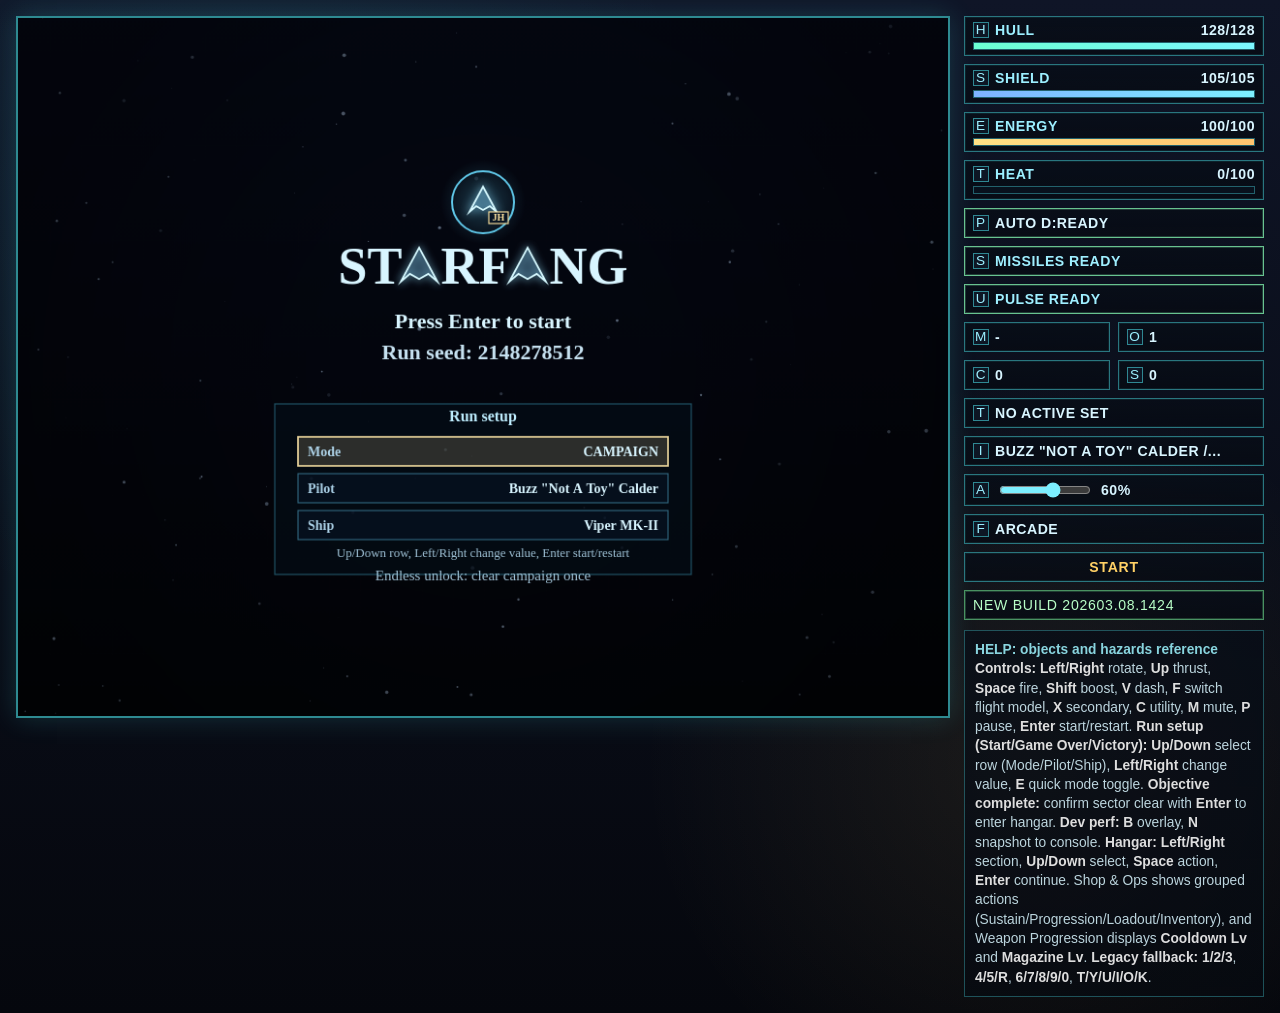
==== index.html @ eb5057fe "Add CSP and referrer hardening to game pages [build:202603.08.1424]" ====
<!DOCTYPE html>
<html lang="en">
<head>
  <meta charset="UTF-8">
  <meta name="viewport" content="width=device-width, initial-scale=1.0">
  <meta http-equiv="Content-Security-Policy" content="default-src 'self'; script-src 'self'; style-src 'self'; img-src 'self' data:; object-src 'none'; base-uri 'self'; frame-ancestors 'self'; form-action 'self'">
  <meta name="referrer" content="no-referrer">
  <title>STARFANG</title>
  <link rel="stylesheet" href="style.css">
</head>
<body>
  <main class="game-shell">
    <section class="layout">
      <section class="play-column">
        <canvas id="gameCanvas" width="960" height="720" data-i18n-aria-label="index.canvas_aria"></canvas>
      </section>

      <aside class="status-column">
        <header class="hud">
          <div class="hud-item resource-item tip" data-i18n-tip="index.tip.hull">
            <div class="resource-head">
              <span class="hud-icon" data-i18n-title="index.icon.hull.title" data-i18n-aria-label="index.icon.hull.aria">H</span>
              <span class="resource-label" data-i18n="index.label.hull">Hull</span>
              <span id="hullValue" class="hud-value">125/125</span>
            </div>
            <div class="resource-track"><div id="hullBar" class="resource-fill fill-hull"></div></div>
          </div>
          <div class="hud-item resource-item tip" data-i18n-tip="index.tip.shield">
            <div class="resource-head">
              <span class="hud-icon" data-i18n-title="index.icon.shield.title" data-i18n-aria-label="index.icon.shield.aria">S</span>
              <span class="resource-label" data-i18n="index.label.shield">Shield</span>
              <span id="shieldValue" class="hud-value">100/100</span>
            </div>
            <div class="resource-track"><div id="shieldBar" class="resource-fill fill-shield"></div></div>
          </div>
          <div class="hud-item resource-item tip" data-i18n-tip="index.tip.energy">
            <div class="resource-head">
              <span class="hud-icon" data-i18n-title="index.icon.energy.title" data-i18n-aria-label="index.icon.energy.aria">E</span>
              <span class="resource-label" data-i18n="index.label.energy">Energy</span>
              <span id="energyValue" class="hud-value">100/100</span>
            </div>
            <div class="resource-track"><div id="energyBar" class="resource-fill fill-energy"></div></div>
          </div>
          <div class="hud-item resource-item tip" data-i18n-tip="index.tip.heat">
            <div class="resource-head">
              <span class="hud-icon" data-i18n-title="index.icon.heat.title" data-i18n-aria-label="index.icon.heat.aria">T</span>
              <span class="resource-label" data-i18n="index.label.heat">Heat</span>
              <span id="heatValue" class="hud-value">0/100</span>
            </div>
            <div class="resource-track"><div id="heatBar" class="resource-fill fill-heat"></div></div>
          </div>
          <div class="hud-item tip" data-i18n-tip="index.tip.primary">
            <span class="hud-icon" data-i18n-title="index.icon.primary.title" data-i18n-aria-label="index.icon.primary.aria">P</span><span id="primaryStatus" class="hud-value">Auto</span>
          </div>
          <div class="hud-item tip" data-i18n-tip="index.tip.secondary">
            <span class="hud-icon" data-i18n-title="index.icon.secondary.title" data-i18n-aria-label="index.icon.secondary.aria">S</span><span id="secondaryStatus" class="hud-value">Ready</span>
          </div>
          <div class="hud-item tip" data-i18n-tip="index.tip.utility">
            <span class="hud-icon" data-i18n-title="index.icon.utility.title" data-i18n-aria-label="index.icon.utility.aria">U</span><span id="utilityStatus" class="hud-value">Ready</span>
          </div>
          <div class="hud-pair">
            <div class="hud-item tip" data-i18n-tip="index.tip.mission">
              <span class="hud-icon" data-i18n-title="index.icon.mission.title" data-i18n-aria-label="index.icon.mission.aria">M</span><span id="mission" class="hud-value">-</span>
            </div>
            <div class="hud-item tip" data-i18n-tip="index.tip.sector">
              <span class="hud-icon" data-i18n-title="index.icon.sector.title" data-i18n-aria-label="index.icon.sector.aria">O</span><span id="sector" class="hud-value">1</span>
            </div>
          </div>
          <div class="hud-pair">
            <div class="hud-item tip" data-i18n-tip="index.tip.credits">
              <span class="hud-icon" data-i18n-title="index.icon.credits.title" data-i18n-aria-label="index.icon.credits.aria">C</span><span id="credits" class="hud-value">0</span>
            </div>
            <div class="hud-item tip" data-i18n-tip="index.tip.score">
              <span class="hud-icon" data-i18n-title="index.icon.score.title" data-i18n-aria-label="index.icon.score.aria">S</span><span id="score" class="hud-value">0</span>
            </div>
          </div>
          <div class="hud-item tip" data-i18n-tip="index.tip.set_status">
            <span class="hud-icon" data-i18n-title="index.icon.set_status.title" data-i18n-aria-label="index.icon.set_status.aria">T</span><span id="setStatus" class="hud-value" data-i18n="hud.no_active_set">No active set</span>
          </div>
          <div class="hud-item tip" data-i18n-tip="index.tip.identity">
            <span class="hud-icon" data-i18n-title="index.icon.identity.title" data-i18n-aria-label="index.icon.identity.aria">I</span><span id="identityStatus" class="hud-value" data-i18n="hud.identity_unknown">-</span>
          </div>
          <div class="hud-item tip volume-control" data-i18n-tip="index.tip.audio_volume">
            <span class="hud-icon" data-i18n-title="index.icon.audio.title" data-i18n-aria-label="index.icon.audio.aria">A</span>
            <input id="volumeSlider" class="volume-slider" type="range" min="0" max="100" step="1" value="60" data-i18n-aria-label="index.volume_aria">
            <span id="volumeValue" class="hud-value">60%</span>
          </div>
          <div class="hud-item tip" data-i18n-tip="index.tip.flight_mode">
            <span class="hud-icon" data-i18n-title="index.icon.flight_mode.title" data-i18n-aria-label="index.icon.flight_mode.aria">F</span><span id="flightMode" class="hud-value" data-i18n="hud.flight_arcade">ARCADE</span>
          </div>
          <div class="hud-item state tip" id="stateLabel" data-i18n-tip="index.tip.game_state" data-i18n="state.start">START</div>
          <div class="hud-item version tip" id="versionBadge" data-i18n-tip="index.tip.build_version">NEW BUILD</div>
        </header>

        <footer class="help">
          <strong><a class="help-link" href="./help.html" target="_blank" rel="noopener noreferrer" data-i18n="index.help_link">HELP: objects and hazards reference</a></strong><br>
          <span data-i18n-html="index.controls_html"></span>
        </footer>
      </aside>
    </section>
  </main>

  <script src="js/version.js"></script>
  <script src="js/content-data.js"></script>
  <script src="js/balance-data.js"></script>
  <script src="js/balance-presets.js"></script>
  <script src="js/config.js"></script>
  <script src="js/i18n.js"></script>
  <script src="js/rng.js"></script>
  <script src="js/entities.js"></script>
  <script src="js/input.js"></script>
  <script src="js/audio.js"></script>
  <script src="js/hud.js"></script>
  <script src="js/render.js"></script>
  <script src="js/systems/enemy-system.js"></script>
  <script src="js/systems/mission-system.js"></script>
  <script src="js/systems/hangar-system.js"></script>
  <script src="js/systems/combat-system.js"></script>
  <script src="js/game.js"></script>
  <script src="js/main.js"></script>
</body>
</html>
---- style.css ----
:root {
  --bg: #05070d;
  --bg-accent: #0f1527;
  --text: #d8f5ff;
  --line: #53f7ff;
  --warn: #ffd166;
}

* {
  box-sizing: border-box;
}

html,
body {
  margin: 0;
  min-height: 100%;
}

body {
  background:
    radial-gradient(circle at 20% 20%, rgba(83, 247, 255, 0.08), transparent 35%),
    radial-gradient(circle at 80% 75%, rgba(255, 209, 102, 0.08), transparent 30%),
    linear-gradient(180deg, var(--bg-accent), var(--bg));
  color: var(--text);
  font-family: "Trebuchet MS", "Lucida Sans Unicode", sans-serif;
  display: grid;
  place-items: center;
  padding: 16px;
}

.game-shell {
  width: min(100%, 1360px);
}

.layout {
  display: grid;
  grid-template-columns: minmax(0, 1fr) 320px;
  gap: 14px;
  align-items: start;
}

.play-column {
  min-width: 0;
}

.status-column {
  display: grid;
  gap: 10px;
}

.hud {
  display: grid;
  grid-template-columns: 1fr;
  gap: 8px;
  align-items: stretch;
  text-transform: uppercase;
  letter-spacing: 0.045em;
}

.hud-pair {
  display: grid;
  grid-template-columns: 1fr 1fr;
  gap: 8px;
}

.hud-item {
  border: 1px solid rgba(83, 247, 255, 0.45);
  background: linear-gradient(180deg, rgba(7, 13, 23, 0.85), rgba(6, 10, 18, 0.78));
  padding: 5px 8px;
  min-height: 30px;
  font-size: 0.88rem;
  display: flex;
  align-items: center;
  gap: 6px;
  white-space: nowrap;
  overflow: hidden;
  text-overflow: ellipsis;
  box-shadow: inset 0 0 0 1px rgba(83, 247, 255, 0.08);
  position: relative;
  transition: border-color 120ms ease, box-shadow 120ms ease, background 120ms ease;
}

.hud-icon {
  width: 16px;
  height: 16px;
  border: 1px solid rgba(83, 247, 255, 0.5);
  display: inline-flex;
  align-items: center;
  justify-content: center;
  font-size: 0.85rem;
  line-height: 1;
  color: #9cefff;
  background: rgba(14, 24, 38, 0.9);
  cursor: help;
}

.resource-item {
  flex-direction: column;
  align-items: stretch;
  gap: 4px;
}

.resource-head {
  display: flex;
  align-items: center;
  gap: 6px;
}

.resource-label {
  font-weight: 700;
  letter-spacing: 0.04em;
  color: #9cefff;
  margin-right: auto;
}

.resource-track {
  width: 100%;
  height: 8px;
  border: 1px solid rgba(83, 247, 255, 0.35);
  background: rgba(8, 18, 30, 0.9);
}

.resource-fill {
  height: 100%;
  width: 0%;
  transition: width 110ms linear;
}

.fill-hull {
  background: linear-gradient(90deg, #6bffd2, #7cf7ff);
}

.fill-shield {
  background: linear-gradient(90deg, #7fb2ff, #7df0ff);
}

.fill-energy {
  background: linear-gradient(90deg, #ffe085, #ffc46f);
}

.fill-heat {
  background: linear-gradient(90deg, #ffb369, #ff6e7a);
}

.hud-value {
  font-weight: 700;
  letter-spacing: 0.035em;
}

.volume-control {
  gap: 8px;
}

.volume-slider {
  width: 92px;
  accent-color: #7cefff;
  cursor: pointer;
}

.tip:hover::after {
  content: attr(data-tip);
  position: absolute;
  top: calc(100% + 7px);
  right: 0;
  z-index: 15;
  width: min(260px, 90vw);
  padding: 6px 8px;
  background: rgba(4, 10, 18, 0.95);
  border: 1px solid rgba(83, 247, 255, 0.45);
  color: #c7f6ff;
  font-size: 0.74rem;
  line-height: 1.25;
  white-space: normal;
  text-transform: none;
  letter-spacing: 0.02em;
  box-shadow: 0 6px 14px rgba(0, 0, 0, 0.35);
}

.state {
  color: var(--warn);
  justify-content: center;
  font-weight: 700;
}

.version {
  color: #b9ffc8;
  border-color: rgba(126, 255, 161, 0.55);
  box-shadow: inset 0 0 0 1px rgba(126, 255, 161, 0.2);
}

#combo {
  color: #ffe484;
  font-weight: 700;
}

#secondaryStatus,
#utilityStatus {
  color: #9fefff;
}

.hud-item.is-warn {
  border-color: rgba(255, 209, 102, 0.8);
  box-shadow: inset 0 0 0 1px rgba(255, 209, 102, 0.22);
}

.hud-item.is-danger {
  border-color: rgba(255, 112, 133, 0.88);
  box-shadow:
    inset 0 0 0 1px rgba(255, 112, 133, 0.24),
    0 0 10px rgba(255, 112, 133, 0.2);
  animation: hudDangerPulse 0.72s ease-in-out infinite;
}

.hud-item.is-ready {
  border-color: rgba(137, 255, 184, 0.75);
  box-shadow: inset 0 0 0 1px rgba(137, 255, 184, 0.2);
}

@keyframes hudDangerPulse {
  0% { transform: translateZ(0); }
  50% { transform: translateY(-1px); }
  100% { transform: translateZ(0); }
}

#primaryStatus,
#secondaryStatus,
#utilityStatus,
#setStatus {
  font-weight: 700;
}

#gameCanvas {
  width: 100%;
  height: auto;
  border: 2px solid rgba(83, 247, 255, 0.55);
  background: #03050b;
  display: block;
  box-shadow: 0 0 26px rgba(83, 247, 255, 0.16);
}

.help {
  margin-top: 0;
  opacity: 0.86;
  font-size: 0.86rem;
  line-height: 1.4;
  border: 1px solid rgba(83, 247, 255, 0.35);
  background: linear-gradient(180deg, rgba(7, 13, 23, 0.8), rgba(6, 10, 18, 0.72));
  padding: 9px 10px;
}

.help-link {
  color: #9cf4ff;
  text-decoration: none;
}

.help-link:hover {
  text-decoration: underline;
}

strong {
  color: #ffffff;
}

@media (max-width: 1280px) {
  .layout {
    grid-template-columns: minmax(0, 1fr) 300px;
  }
}

@media (max-width: 1080px) {
  .layout {
    grid-template-columns: 1fr;
  }
  .hud-item {
    font-size: 0.82rem;
  }
  .status-column {
    grid-template-columns: 1fr;
  }
}

@media (max-width: 760px) {
  .hud-item {
    font-size: 0.76rem;
    min-height: 28px;
  }
}
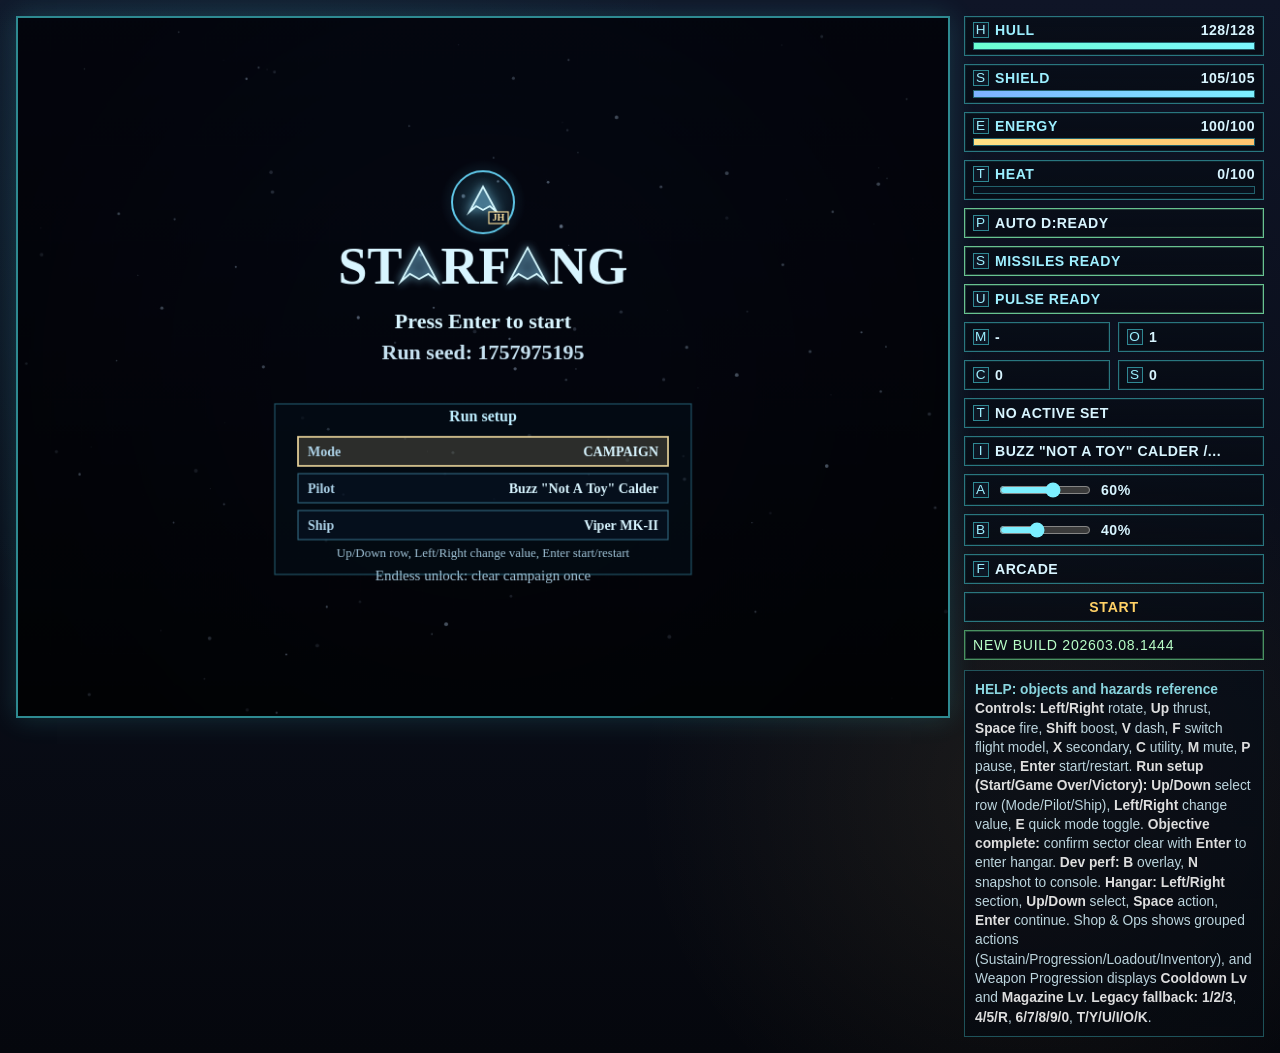
==== commit 35faa213: "Switch biome audio to hybrid cues and add ambient slider [build:202603.08.1444]" ====
--- a/index.html
+++ b/index.html
@@ -85,6 +85,11 @@
             <input id="volumeSlider" class="volume-slider" type="range" min="0" max="100" step="1" value="60" data-i18n-aria-label="index.volume_aria">
             <span id="volumeValue" class="hud-value">60%</span>
           </div>
+          <div class="hud-item tip volume-control" data-i18n-tip="index.tip.ambient_volume">
+            <span class="hud-icon" data-i18n-title="index.icon.ambient.title" data-i18n-aria-label="index.icon.ambient.aria">B</span>
+            <input id="ambientSlider" class="volume-slider" type="range" min="0" max="100" step="1" value="40" data-i18n-aria-label="index.ambient_volume_aria">
+            <span id="ambientValue" class="hud-value">40%</span>
+          </div>
           <div class="hud-item tip" data-i18n-tip="index.tip.flight_mode">
             <span class="hud-icon" data-i18n-title="index.icon.flight_mode.title" data-i18n-aria-label="index.icon.flight_mode.aria">F</span><span id="flightMode" class="hud-value" data-i18n="hud.flight_arcade">ARCADE</span>
           </div>
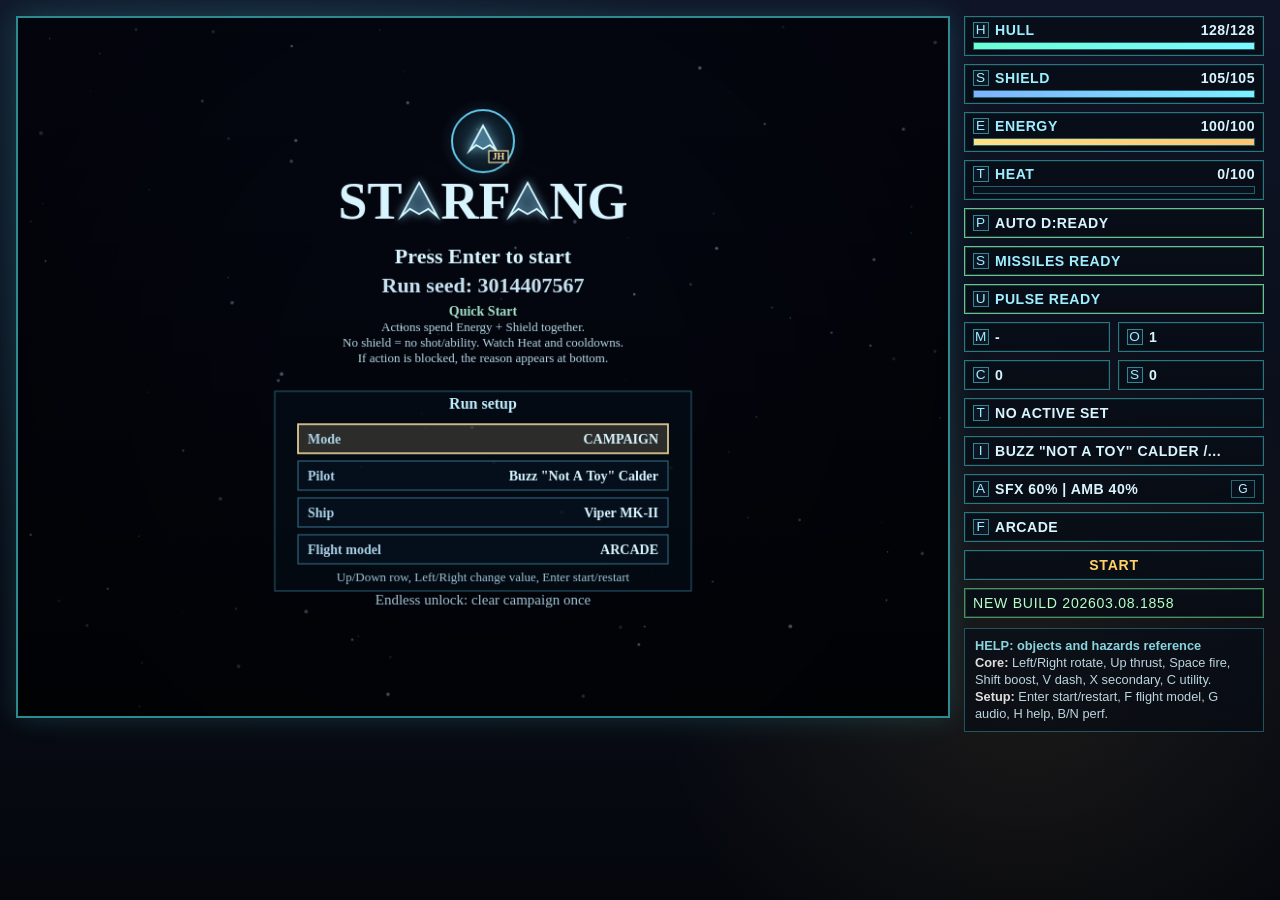
==== commit b786df63: "Declutter right panel and add audio settings modal [build:202603.08.1858]" ====
--- a/index.html
+++ b/index.html
@@ -80,15 +80,10 @@
           <div class="hud-item tip" data-i18n-tip="index.tip.identity">
             <span class="hud-icon" data-i18n-title="index.icon.identity.title" data-i18n-aria-label="index.icon.identity.aria">I</span><span id="identityStatus" class="hud-value" data-i18n="hud.identity_unknown">-</span>
           </div>
-          <div class="hud-item tip volume-control" data-i18n-tip="index.tip.audio_volume">
+          <div id="audioQuickOpen" class="hud-item tip actionable" data-i18n-tip="index.tip.audio_open">
             <span class="hud-icon" data-i18n-title="index.icon.audio.title" data-i18n-aria-label="index.icon.audio.aria">A</span>
-            <input id="volumeSlider" class="volume-slider" type="range" min="0" max="100" step="1" value="60" data-i18n-aria-label="index.volume_aria">
-            <span id="volumeValue" class="hud-value">60%</span>
-          </div>
-          <div class="hud-item tip volume-control" data-i18n-tip="index.tip.ambient_volume">
-            <span class="hud-icon" data-i18n-title="index.icon.ambient.title" data-i18n-aria-label="index.icon.ambient.aria">B</span>
-            <input id="ambientSlider" class="volume-slider" type="range" min="0" max="100" step="1" value="40" data-i18n-aria-label="index.ambient_volume_aria">
-            <span id="ambientValue" class="hud-value">40%</span>
+            <span id="audioStatus" class="hud-value" data-i18n="index.audio_summary_default">SFX 60% | Amb 40%</span>
+            <span class="hud-kbd">G</span>
           </div>
           <div class="hud-item tip" data-i18n-tip="index.tip.flight_mode">
             <span class="hud-icon" data-i18n-title="index.icon.flight_mode.title" data-i18n-aria-label="index.icon.flight_mode.aria">F</span><span id="flightMode" class="hud-value" data-i18n="hud.flight_arcade">ARCADE</span>
@@ -99,11 +94,33 @@
 
         <footer class="help">
           <strong><a class="help-link" href="./help.html" target="_blank" rel="noopener noreferrer" data-i18n="index.help_link">HELP: objects and hazards reference</a></strong><br>
-          <span data-i18n-html="index.controls_html"></span>
+          <span data-i18n-html="index.controls_compact_html"></span>
         </footer>
       </aside>
     </section>
   </main>
+
+  <div id="audioModal" class="modal hidden" role="dialog" aria-modal="true" aria-labelledby="audioModalTitle">
+    <div class="modal-backdrop"></div>
+    <section class="modal-panel">
+      <header class="modal-header">
+        <h2 id="audioModalTitle" data-i18n="index.audio_modal.title">Audio Settings</h2>
+        <button id="audioModalClose" class="modal-close" type="button" data-i18n="index.audio_modal.close">Close</button>
+      </header>
+      <p class="modal-hint" data-i18n="index.audio_modal.hint">Adjust SFX and ambient cue mix. Press G or Esc to close.</p>
+      <div class="modal-row">
+        <label for="volumeSlider" data-i18n="index.audio_modal.master">SFX volume</label>
+        <input id="volumeSlider" class="modal-slider" type="range" min="0" max="100" step="1" value="60" data-i18n-aria-label="index.volume_aria">
+        <span id="volumeValue" class="modal-value">60%</span>
+      </div>
+      <div class="modal-row">
+        <label for="ambientSlider" data-i18n="index.audio_modal.ambient">Ambient cue volume</label>
+        <input id="ambientSlider" class="modal-slider" type="range" min="0" max="100" step="1" value="40" data-i18n-aria-label="index.ambient_volume_aria">
+        <span id="ambientValue" class="modal-value">40%</span>
+      </div>
+      <p class="modal-muted-hint" data-i18n="index.audio_modal.mute_hint">Mute toggle: M</p>
+    </section>
+  </div>
 
   <script src="js/version.js"></script>
   <script src="js/content-data.js"></script>
--- a/style.css
+++ b/style.css
@@ -147,14 +147,23 @@
   letter-spacing: 0.035em;
 }
 
-.volume-control {
-  gap: 8px;
-}
-
-.volume-slider {
-  width: 92px;
-  accent-color: #7cefff;
+.actionable {
   cursor: pointer;
+}
+
+.actionable:hover {
+  border-color: rgba(145, 247, 255, 0.75);
+  box-shadow: inset 0 0 0 1px rgba(145, 247, 255, 0.2);
+}
+
+.hud-kbd {
+  margin-left: auto;
+  padding: 1px 6px;
+  border: 1px solid rgba(83, 247, 255, 0.38);
+  background: rgba(7, 16, 28, 0.9);
+  color: #bdefff;
+  font-size: 0.76rem;
+  letter-spacing: 0.03em;
 }
 
 .tip:hover::after {
@@ -241,8 +250,8 @@
 .help {
   margin-top: 0;
   opacity: 0.86;
-  font-size: 0.86rem;
-  line-height: 1.4;
+  font-size: 0.8rem;
+  line-height: 1.32;
   border: 1px solid rgba(83, 247, 255, 0.35);
   background: linear-gradient(180deg, rgba(7, 13, 23, 0.8), rgba(6, 10, 18, 0.72));
   padding: 9px 10px;
@@ -259,6 +268,93 @@
 
 strong {
   color: #ffffff;
+}
+
+.modal.hidden {
+  display: none;
+}
+
+.modal {
+  position: fixed;
+  inset: 0;
+  z-index: 70;
+}
+
+.modal-backdrop {
+  position: absolute;
+  inset: 0;
+  background: rgba(2, 5, 12, 0.58);
+}
+
+.modal-panel {
+  position: relative;
+  width: min(520px, calc(100vw - 32px));
+  margin: 88px auto 0;
+  border: 1px solid rgba(83, 247, 255, 0.5);
+  background: linear-gradient(180deg, rgba(8, 15, 28, 0.94), rgba(5, 10, 19, 0.94));
+  box-shadow: 0 18px 30px rgba(0, 0, 0, 0.45);
+  padding: 14px 14px 12px;
+}
+
+.modal-header {
+  display: flex;
+  align-items: center;
+  justify-content: space-between;
+  gap: 8px;
+  margin-bottom: 6px;
+}
+
+.modal-header h2 {
+  margin: 0;
+  font-size: 1.04rem;
+  letter-spacing: 0.04em;
+  text-transform: uppercase;
+}
+
+.modal-close {
+  border: 1px solid rgba(83, 247, 255, 0.45);
+  background: rgba(10, 18, 32, 0.9);
+  color: #d8f5ff;
+  font: inherit;
+  font-size: 0.82rem;
+  padding: 4px 8px;
+  cursor: pointer;
+}
+
+.modal-hint,
+.modal-muted-hint {
+  margin: 4px 0 8px;
+  color: #9fcbdd;
+  font-size: 0.82rem;
+}
+
+.modal-row {
+  display: grid;
+  grid-template-columns: 1fr 150px auto;
+  gap: 8px;
+  align-items: center;
+  border: 1px solid rgba(83, 247, 255, 0.34);
+  background: rgba(7, 14, 25, 0.9);
+  padding: 7px 8px;
+  margin-bottom: 8px;
+}
+
+.modal-row label {
+  font-size: 0.84rem;
+  letter-spacing: 0.03em;
+  color: #c5ebf8;
+}
+
+.modal-slider {
+  width: 100%;
+  accent-color: #7cefff;
+  cursor: pointer;
+}
+
+.modal-value {
+  min-width: 44px;
+  text-align: right;
+  font-weight: 700;
 }
 
 @media (max-width: 1280px) {
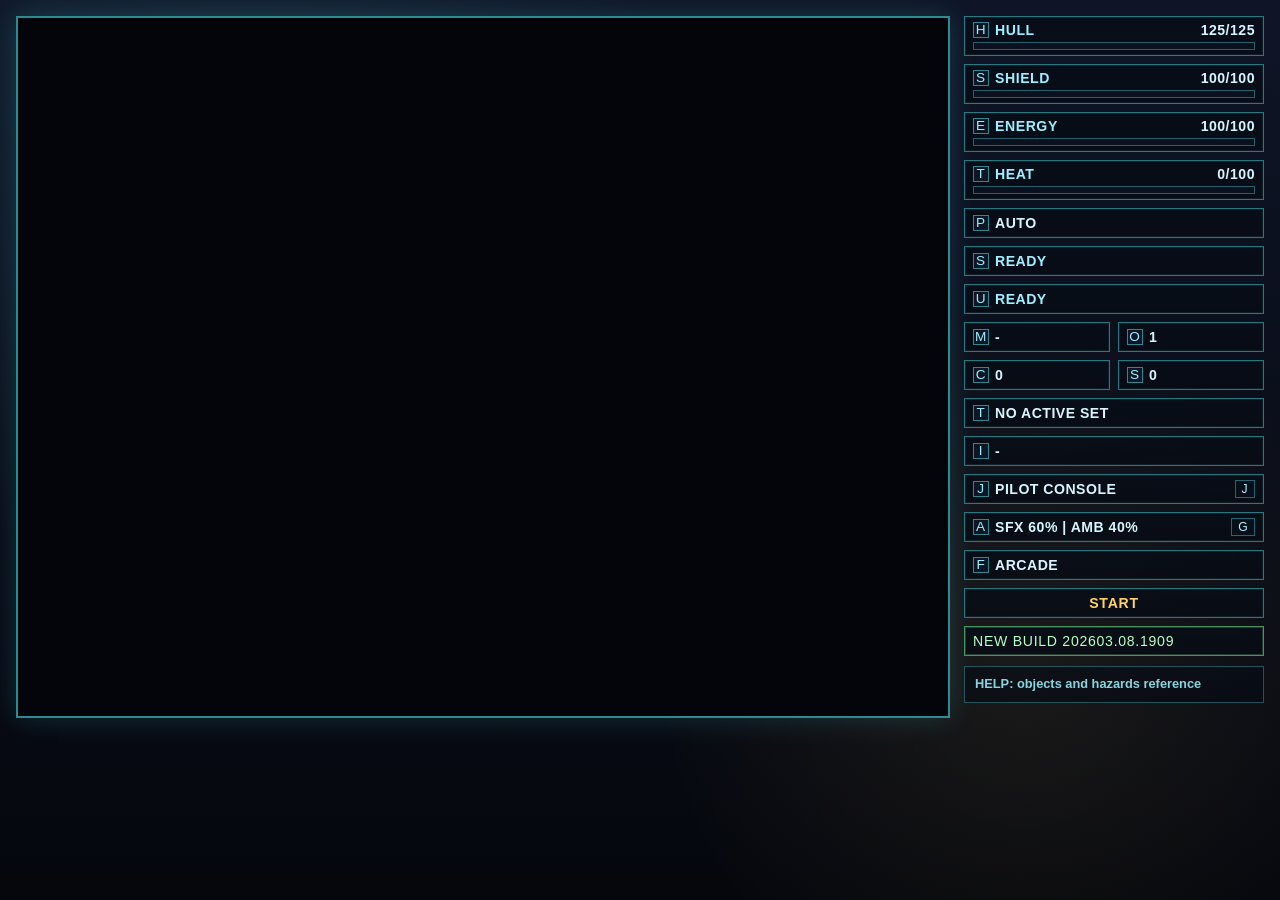
==== commit 44e848b3: "Add pilot console modal and simplify hangar navigation [build:202603.08.1909]" ====
--- a/index.html
+++ b/index.html
@@ -80,6 +80,11 @@
           <div class="hud-item tip" data-i18n-tip="index.tip.identity">
             <span class="hud-icon" data-i18n-title="index.icon.identity.title" data-i18n-aria-label="index.icon.identity.aria">I</span><span id="identityStatus" class="hud-value" data-i18n="hud.identity_unknown">-</span>
           </div>
+          <div id="pilotQuickOpen" class="hud-item tip actionable" data-i18n-tip="index.tip.pilot_open">
+            <span class="hud-icon">J</span>
+            <span class="hud-value" data-i18n="index.pilot_summary_label">Pilot Console</span>
+            <span class="hud-kbd">J</span>
+          </div>
           <div id="audioQuickOpen" class="hud-item tip actionable" data-i18n-tip="index.tip.audio_open">
             <span class="hud-icon" data-i18n-title="index.icon.audio.title" data-i18n-aria-label="index.icon.audio.aria">A</span>
             <span id="audioStatus" class="hud-value" data-i18n="index.audio_summary_default">SFX 60% | Amb 40%</span>
@@ -122,6 +127,18 @@
     </section>
   </div>
 
+  <div id="pilotModal" class="modal hidden" role="dialog" aria-modal="true" aria-labelledby="pilotModalTitle">
+    <div class="modal-backdrop"></div>
+    <section class="modal-panel">
+      <header class="modal-header">
+        <h2 id="pilotModalTitle" data-i18n="index.pilot_modal.title">Pilot Console</h2>
+        <button id="pilotModalClose" class="modal-close" type="button" data-i18n="index.pilot_modal.close">Close</button>
+      </header>
+      <p id="pilotModalHint" class="modal-hint" data-i18n="index.pilot_modal.hint">Available in hangar. Press J or Esc to close.</p>
+      <div id="pilotModalContent" class="pilot-modal-content"></div>
+    </section>
+  </div>
+
   <script src="js/version.js"></script>
   <script src="js/content-data.js"></script>
   <script src="js/balance-data.js"></script>
--- a/style.css
+++ b/style.css
@@ -357,6 +357,67 @@
   font-weight: 700;
 }
 
+.pilot-modal-content {
+  display: grid;
+  gap: 10px;
+}
+
+.pilot-modal-card {
+  border: 1px solid rgba(83, 247, 255, 0.34);
+  background: rgba(7, 14, 25, 0.9);
+  padding: 8px;
+}
+
+.pilot-modal-title {
+  margin: 0 0 6px;
+  color: #ffe7a8;
+  font-size: 0.86rem;
+  letter-spacing: 0.04em;
+  text-transform: uppercase;
+}
+
+.pilot-modal-grid {
+  display: grid;
+  grid-template-columns: 1fr 1fr;
+  gap: 6px;
+}
+
+.pilot-stat {
+  border: 1px solid rgba(83, 247, 255, 0.24);
+  padding: 5px 6px;
+  font-size: 0.81rem;
+}
+
+.pilot-stat b {
+  color: #a7f3ff;
+}
+
+.pilot-action-row {
+  display: grid;
+  grid-template-columns: 1fr auto auto;
+  gap: 8px;
+  align-items: center;
+  border: 1px solid rgba(83, 247, 255, 0.24);
+  padding: 5px 6px;
+  margin-top: 6px;
+  font-size: 0.8rem;
+}
+
+.pilot-action-btn {
+  border: 1px solid rgba(83, 247, 255, 0.45);
+  background: rgba(10, 18, 32, 0.9);
+  color: #d8f5ff;
+  font: inherit;
+  font-size: 0.78rem;
+  padding: 3px 7px;
+  cursor: pointer;
+}
+
+.pilot-action-btn:disabled {
+  opacity: 0.45;
+  cursor: default;
+}
+
 @media (max-width: 1280px) {
   .layout {
     grid-template-columns: minmax(0, 1fr) 300px;
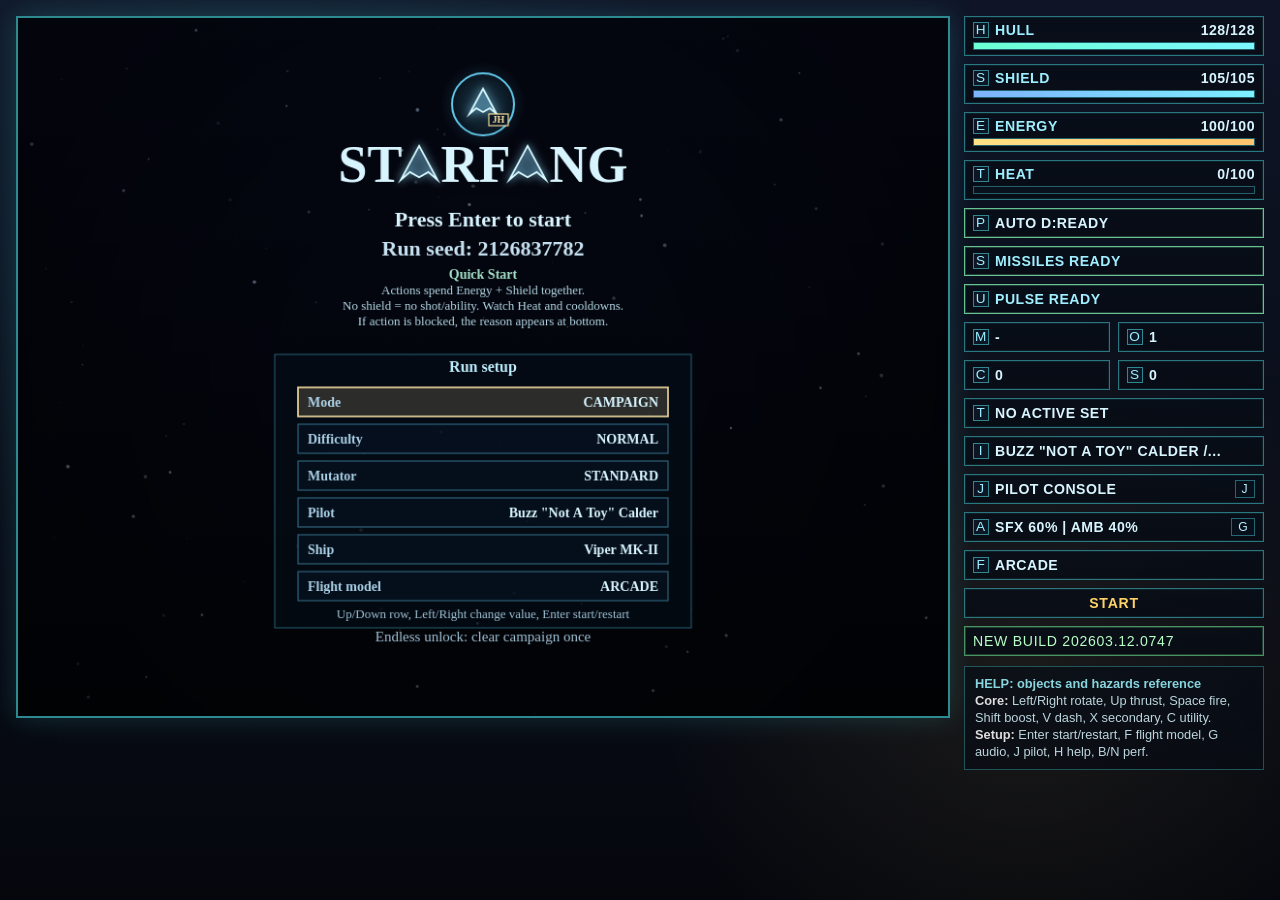
==== commit 191a33a1: "Add mobile touch aim smoothing and light cone assist settings [build:202603.12.0747]" ====
--- a/index.html
+++ b/index.html
@@ -123,6 +123,26 @@
         <input id="ambientSlider" class="modal-slider" type="range" min="0" max="100" step="1" value="40" data-i18n-aria-label="index.ambient_volume_aria">
         <span id="ambientValue" class="modal-value">40%</span>
       </div>
+      <p class="modal-hint" data-i18n="index.audio_modal.touch_title">Touch Aim Settings</p>
+      <div class="modal-row modal-row-toggle">
+        <label for="touchAimAssistToggle" data-i18n="index.audio_modal.touch_aim_assist">Aim assist</label>
+        <input id="touchAimAssistToggle" type="checkbox" checked>
+        <span class="modal-value" data-i18n="index.audio_modal.touch_toggle_hint">On/Off</span>
+      </div>
+      <div class="modal-row">
+        <label for="touchAimAssistStrength" data-i18n="index.audio_modal.touch_aim_strength">Aim assist strength</label>
+        <input id="touchAimAssistStrength" class="modal-slider" type="range" min="40" max="100" step="1" value="64">
+        <span id="touchAimAssistStrengthValue" class="modal-value">64%</span>
+      </div>
+      <div class="modal-row">
+        <label for="touchAimSmoothing" data-i18n="index.audio_modal.touch_smoothing">Aim smoothing</label>
+        <select id="touchAimSmoothing" class="modal-select">
+          <option value="low" data-i18n="index.audio_modal.touch_smoothing.low">Low</option>
+          <option value="default" data-i18n="index.audio_modal.touch_smoothing.default">Default</option>
+          <option value="high" data-i18n="index.audio_modal.touch_smoothing.high">High</option>
+        </select>
+        <span id="touchAimSmoothingValue" class="modal-value">Default</span>
+      </div>
       <p class="modal-muted-hint" data-i18n="index.audio_modal.mute_hint">Mute toggle: M</p>
     </section>
   </div>
--- a/style.css
+++ b/style.css
@@ -296,6 +296,12 @@
   padding: 14px 14px 12px;
 }
 
+#pilotModal .modal-panel {
+  width: min(980px, calc(100vw - 42px));
+  max-height: calc(100vh - 120px);
+  overflow: auto;
+}
+
 .modal-header {
   display: flex;
   align-items: center;
@@ -351,6 +357,21 @@
   cursor: pointer;
 }
 
+.modal-select {
+  width: 100%;
+  border: 1px solid rgba(83, 247, 255, 0.45);
+  background: rgba(10, 18, 32, 0.9);
+  color: #d8f5ff;
+  font: inherit;
+  padding: 6px 8px;
+}
+
+.modal-row-toggle input[type="checkbox"] {
+  width: 20px;
+  height: 20px;
+  accent-color: #7cefff;
+}
+
 .modal-value {
   min-width: 44px;
   text-align: right;
@@ -359,7 +380,7 @@
 
 .pilot-modal-content {
   display: grid;
-  gap: 10px;
+  gap: 12px;
 }
 
 .pilot-modal-card {
@@ -378,8 +399,8 @@
 
 .pilot-modal-grid {
   display: grid;
-  grid-template-columns: 1fr 1fr;
-  gap: 6px;
+  grid-template-columns: repeat(2, minmax(0, 1fr));
+  gap: 10px;
 }
 
 .pilot-stat {
@@ -401,6 +422,178 @@
   padding: 5px 6px;
   margin-top: 6px;
   font-size: 0.8rem;
+}
+
+.pilot-hero-card {
+  display: grid;
+  grid-template-columns: 170px minmax(0, 1fr);
+  gap: 14px;
+  align-items: center;
+}
+
+.pilot-portrait-wrap {
+  border: 1px solid rgba(83, 247, 255, 0.4);
+  background: linear-gradient(180deg, rgba(8, 17, 30, 0.95), rgba(5, 10, 19, 0.95));
+  min-height: 160px;
+  display: grid;
+  place-items: center;
+}
+
+.pilot-portrait-svg {
+  width: 132px;
+  height: 132px;
+}
+
+.pilot-hero-content {
+  min-width: 0;
+}
+
+.pilot-hero-name {
+  margin: 0 0 6px;
+  font-size: 1.46rem;
+  font-weight: 700;
+  color: #d8f5ff;
+  letter-spacing: 0.02em;
+}
+
+.pilot-hero-bio {
+  margin: 0 0 10px;
+  color: #b5deef;
+  font-size: 0.88rem;
+  line-height: 1.35;
+}
+
+.pilot-hero-ref {
+  margin: 0 0 10px;
+  color: #ffe7a8;
+  font-size: 0.82rem;
+  line-height: 1.35;
+}
+
+.pilot-hero-stats {
+  display: flex;
+  flex-wrap: wrap;
+  gap: 8px;
+  margin-bottom: 8px;
+}
+
+.pilot-chip {
+  border: 1px solid rgba(83, 247, 255, 0.32);
+  background: rgba(11, 22, 39, 0.88);
+  color: #d8f5ff;
+  font-size: 0.8rem;
+  padding: 3px 8px;
+}
+
+.pilot-hero-xp {
+  margin: 0 0 5px;
+  color: #9fcbdd;
+  font-size: 0.8rem;
+}
+
+.pilot-track {
+  border: 1px solid rgba(83, 247, 255, 0.34);
+  background: rgba(8, 14, 24, 0.95);
+  height: 10px;
+  overflow: hidden;
+}
+
+.pilot-track-fill {
+  height: 100%;
+  background: linear-gradient(90deg, rgba(112, 233, 255, 0.9), rgba(188, 247, 255, 0.95));
+}
+
+.pilot-attr-card {
+  border: 1px solid rgba(83, 247, 255, 0.24);
+  padding: 8px;
+  background: rgba(9, 17, 29, 0.92);
+}
+
+.pilot-attr-head {
+  display: flex;
+  justify-content: space-between;
+  align-items: center;
+  margin-bottom: 6px;
+}
+
+.pilot-attr-name {
+  color: #d8f5ff;
+  font-weight: 700;
+  font-size: 0.83rem;
+  letter-spacing: 0.03em;
+}
+
+.pilot-attr-value {
+  color: #9fcbdd;
+  font-size: 0.78rem;
+}
+
+.pilot-attr-desc,
+.pilot-attr-effect {
+  margin: 7px 0 0;
+  color: #b6dced;
+  font-size: 0.78rem;
+  line-height: 1.32;
+}
+
+.pilot-attr-effect {
+  color: #9ad8f0;
+}
+
+.pilot-perk-card {
+  border: 1px solid rgba(83, 247, 255, 0.24);
+  background: rgba(9, 17, 29, 0.92);
+  padding: 8px;
+  margin-top: 8px;
+}
+
+.pilot-perk-head {
+  display: flex;
+  justify-content: space-between;
+  align-items: center;
+  gap: 8px;
+}
+
+.pilot-perk-name {
+  color: #ffe7a8;
+  font-weight: 700;
+  font-size: 0.82rem;
+}
+
+.pilot-perk-status {
+  font-size: 0.74rem;
+  border: 1px solid rgba(83, 247, 255, 0.24);
+  padding: 2px 6px;
+  color: #d8f5ff;
+}
+
+.pilot-perk-status.ok,
+.pilot-perk-req.ok {
+  color: #97ffc0;
+}
+
+.pilot-perk-status.warn,
+.pilot-perk-req.warn {
+  color: #ffd39f;
+}
+
+.pilot-perk-desc {
+  margin: 6px 0 8px;
+  color: #b6dced;
+  font-size: 0.78rem;
+  line-height: 1.3;
+}
+
+.pilot-perk-req-grid {
+  display: grid;
+  grid-template-columns: repeat(2, minmax(0, 1fr));
+  gap: 4px 8px;
+  margin-bottom: 8px;
+}
+
+.pilot-perk-req {
+  font-size: 0.76rem;
+  color: #9fcbdd;
 }
 
 .pilot-action-btn {
@@ -416,6 +609,124 @@
 .pilot-action-btn:disabled {
   opacity: 0.45;
   cursor: default;
+}
+
+.touch-mobile-ui {
+  padding: 0;
+  overflow: hidden;
+}
+
+.touch-mobile-ui .game-shell {
+  width: 100vw;
+  height: 100vh;
+}
+
+.touch-mobile-ui .layout {
+  grid-template-columns: 1fr;
+  gap: 0;
+  height: 100vh;
+}
+
+.touch-mobile-ui .status-column {
+  display: none;
+}
+
+.touch-mobile-ui .play-column {
+  width: 100vw;
+  height: 100vh;
+}
+
+.touch-mobile-ui #gameCanvas {
+  width: 100vw;
+  height: 100vh;
+  border: 0;
+  box-shadow: none;
+  background: #02050b;
+  object-fit: contain;
+}
+
+.touch-mobile-ui #audioModal .modal-panel {
+  width: min(760px, calc(100vw - 20px));
+  margin: 24px auto 0;
+  padding: 18px 18px 16px;
+}
+
+.touch-mobile-ui #audioModal .modal-header h2 {
+  font-size: 1.32rem;
+}
+
+.touch-mobile-ui #audioModal .modal-close {
+  min-height: 44px;
+  font-size: 0.98rem;
+  padding: 8px 14px;
+}
+
+.touch-mobile-ui #audioModal .modal-hint,
+.touch-mobile-ui #audioModal .modal-muted-hint {
+  font-size: 0.98rem;
+  line-height: 1.35;
+  margin: 8px 0 10px;
+}
+
+.touch-mobile-ui #audioModal .modal-row {
+  grid-template-columns: 1fr;
+  gap: 10px;
+  min-height: 56px;
+  padding: 12px;
+}
+
+.touch-mobile-ui #audioModal .modal-row label {
+  font-size: 1.02rem;
+}
+
+.touch-mobile-ui #audioModal .modal-slider {
+  height: 34px;
+}
+
+.touch-mobile-ui #audioModal .modal-select {
+  min-height: 44px;
+  font-size: 1rem;
+}
+
+.touch-mobile-ui #audioModal .modal-row-toggle input[type="checkbox"] {
+  width: 28px;
+  height: 28px;
+}
+
+.touch-mobile-ui #audioModal .modal-slider::-webkit-slider-thumb {
+  -webkit-appearance: none;
+  width: 24px;
+  height: 24px;
+  border-radius: 50%;
+  background: #9cf4ff;
+  border: 1px solid rgba(13, 24, 36, 0.95);
+}
+
+.touch-mobile-ui #audioModal .modal-slider::-moz-range-thumb {
+  width: 24px;
+  height: 24px;
+  border-radius: 50%;
+  background: #9cf4ff;
+  border: 1px solid rgba(13, 24, 36, 0.95);
+}
+
+.touch-mobile-ui #audioModal .modal-value {
+  min-width: 0;
+  text-align: left;
+  font-size: 1.02rem;
+}
+
+@media (max-width: 900px) {
+  .pilot-hero-card {
+    grid-template-columns: 1fr;
+  }
+  .pilot-portrait-wrap {
+    min-height: 132px;
+  }
+  .pilot-modal-grid,
+  .pilot-perk-req-grid {
+    grid-template-columns: 1fr;
+  }
 }
 
 @media (max-width: 1280px) {
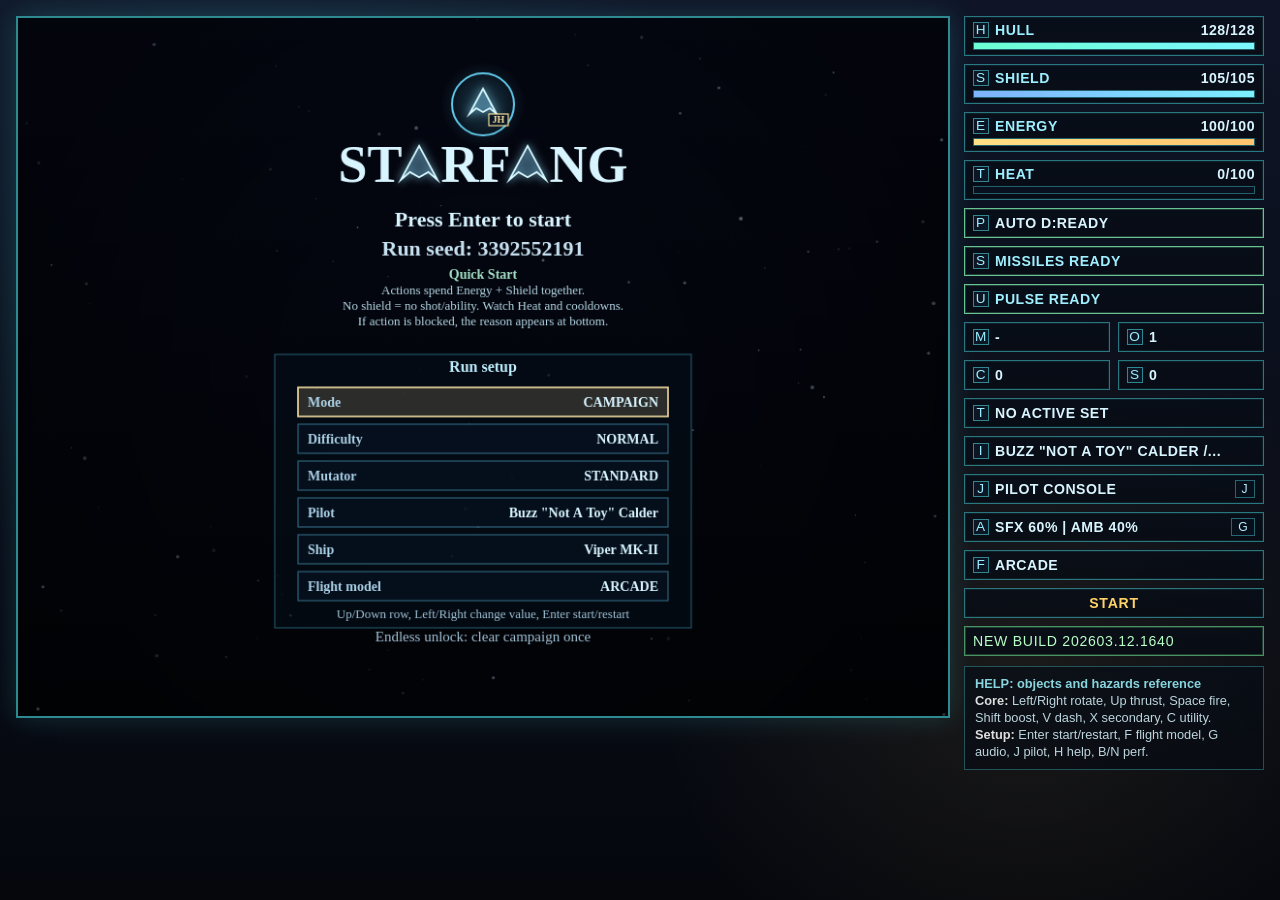
==== commit 6604d2bc: "Add ambient VFX intensity presets with mobile UI preference [build:202603.12.1640]" ====
--- a/index.html
+++ b/index.html
@@ -143,6 +143,15 @@
         </select>
         <span id="touchAimSmoothingValue" class="modal-value">Default</span>
       </div>
+      <div class="modal-row">
+        <label for="ambientFxPreset" data-i18n="index.audio_modal.ambient_fx_preset">Ambient VFX intensity</label>
+        <select id="ambientFxPreset" class="modal-select">
+          <option value="low" data-i18n="index.audio_modal.ambient_fx_preset.low">Low</option>
+          <option value="default" data-i18n="index.audio_modal.ambient_fx_preset.default">Default</option>
+          <option value="high" data-i18n="index.audio_modal.ambient_fx_preset.high">High</option>
+        </select>
+        <span id="ambientFxPresetValue" class="modal-value">Default</span>
+      </div>
       <p class="modal-muted-hint" data-i18n="index.audio_modal.mute_hint">Mute toggle: M</p>
     </section>
   </div>
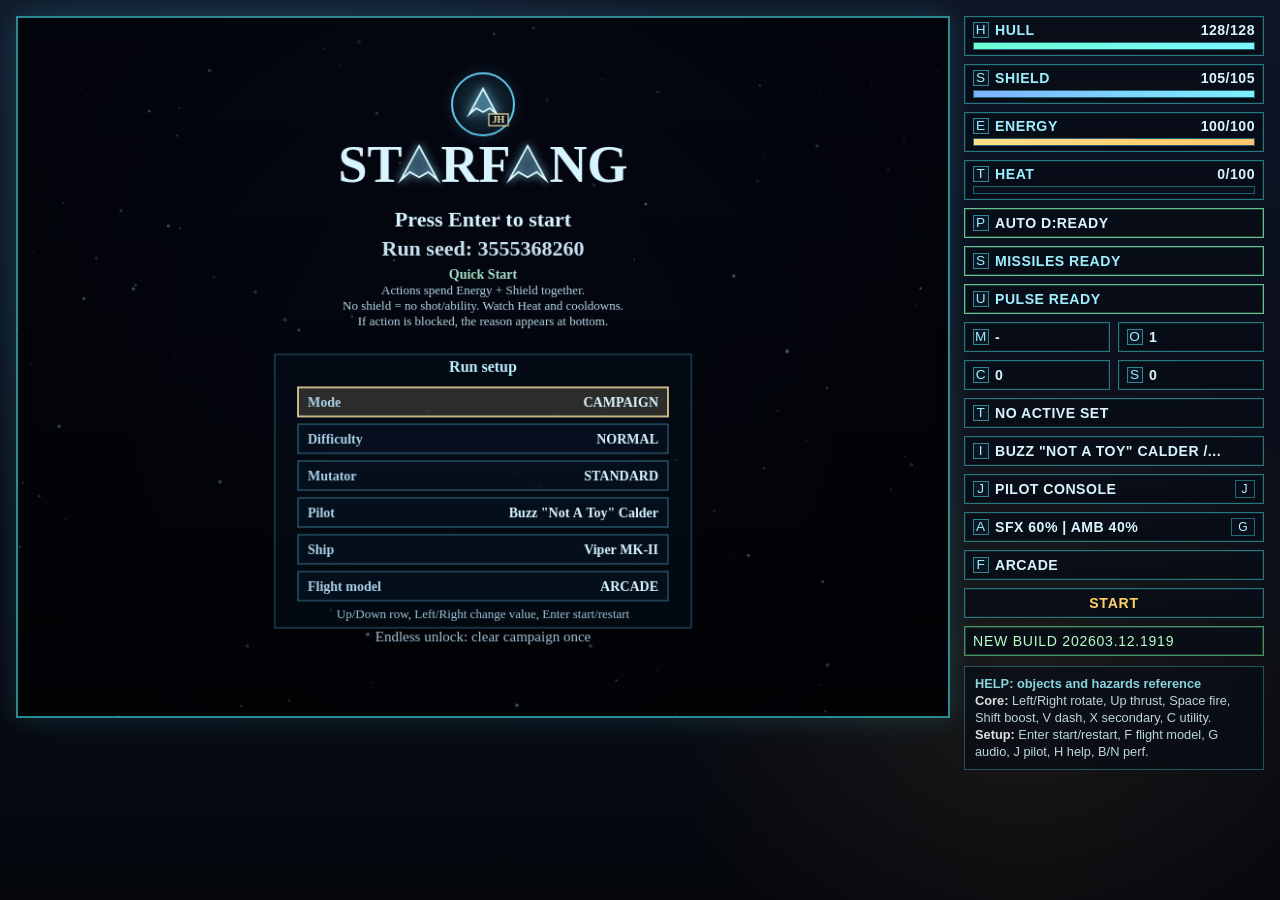
==== commit 8ab3de8e: "Add iOS Add-to-Home metadata, icons, and install hint [build:202603.12.1919]" ====
--- a/index.html
+++ b/index.html
@@ -3,9 +3,17 @@
 <head>
   <meta charset="UTF-8">
   <meta name="viewport" content="width=device-width, initial-scale=1.0">
+  <meta name="theme-color" content="#07142a">
+  <meta name="apple-mobile-web-app-capable" content="yes">
+  <meta name="apple-mobile-web-app-title" content="STARFANG">
+  <meta name="apple-mobile-web-app-status-bar-style" content="black-translucent">
   <meta http-equiv="Content-Security-Policy" content="default-src 'self'; script-src 'self'; style-src 'self'; img-src 'self' data:; object-src 'none'; base-uri 'self'; frame-ancestors 'self'; form-action 'self'">
   <meta name="referrer" content="no-referrer">
   <title>STARFANG</title>
+  <link rel="manifest" href="manifest.webmanifest">
+  <link rel="apple-touch-icon" sizes="180x180" href="assets/icons/icon-180.png">
+  <link rel="icon" type="image/png" sizes="192x192" href="assets/icons/icon-192.png">
+  <link rel="icon" type="image/png" sizes="512x512" href="assets/icons/icon-512.png">
   <link rel="stylesheet" href="style.css">
 </head>
 <body>
@@ -167,6 +175,13 @@
       <div id="pilotModalContent" class="pilot-modal-content"></div>
     </section>
   </div>
+
+  <aside id="iosInstallHint" class="install-hint hidden" aria-live="polite">
+    <p id="iosInstallHintText" class="install-hint-text" data-i18n="index.install_hint.body">Install on iPhone: open Share and tap Add to Home Screen.</p>
+    <div class="install-hint-actions">
+      <button id="iosInstallHintDismiss" class="install-hint-btn" type="button" data-i18n="index.install_hint.dismiss">Don't show again</button>
+    </div>
+  </aside>
 
   <script src="js/version.js"></script>
   <script src="js/content-data.js"></script>
--- a/style.css
+++ b/style.css
@@ -621,6 +621,45 @@
   height: 100vh;
 }
 
+.install-hint {
+  position: fixed;
+  left: 16px;
+  right: 16px;
+  bottom: 16px;
+  z-index: 90;
+  border: 1px solid rgba(83, 247, 255, 0.42);
+  background: rgba(5, 12, 24, 0.94);
+  box-shadow: 0 10px 22px rgba(0, 0, 0, 0.42);
+  padding: 10px 12px;
+}
+
+.install-hint.hidden {
+  display: none;
+}
+
+.install-hint-text {
+  margin: 0;
+  color: #d8f5ff;
+  font-size: 0.92rem;
+  line-height: 1.32;
+}
+
+.install-hint-actions {
+  margin-top: 8px;
+  display: flex;
+  justify-content: flex-end;
+}
+
+.install-hint-btn {
+  border: 1px solid rgba(83, 247, 255, 0.5);
+  background: rgba(12, 24, 40, 0.9);
+  color: #d8f5ff;
+  font: inherit;
+  font-size: 0.85rem;
+  padding: 6px 10px;
+  cursor: pointer;
+}
+
 .touch-mobile-ui .layout {
   grid-template-columns: 1fr;
   gap: 0;
@@ -643,6 +682,23 @@
   box-shadow: none;
   background: #02050b;
   object-fit: contain;
+}
+
+.touch-mobile-ui .install-hint {
+  left: 10px;
+  right: 10px;
+  bottom: max(10px, env(safe-area-inset-bottom));
+  padding: 12px 12px;
+}
+
+.touch-mobile-ui .install-hint-text {
+  font-size: 0.98rem;
+}
+
+.touch-mobile-ui .install-hint-btn {
+  min-height: 40px;
+  font-size: 0.92rem;
+  padding: 8px 12px;
 }
 
 .touch-mobile-ui #audioModal .modal-panel {
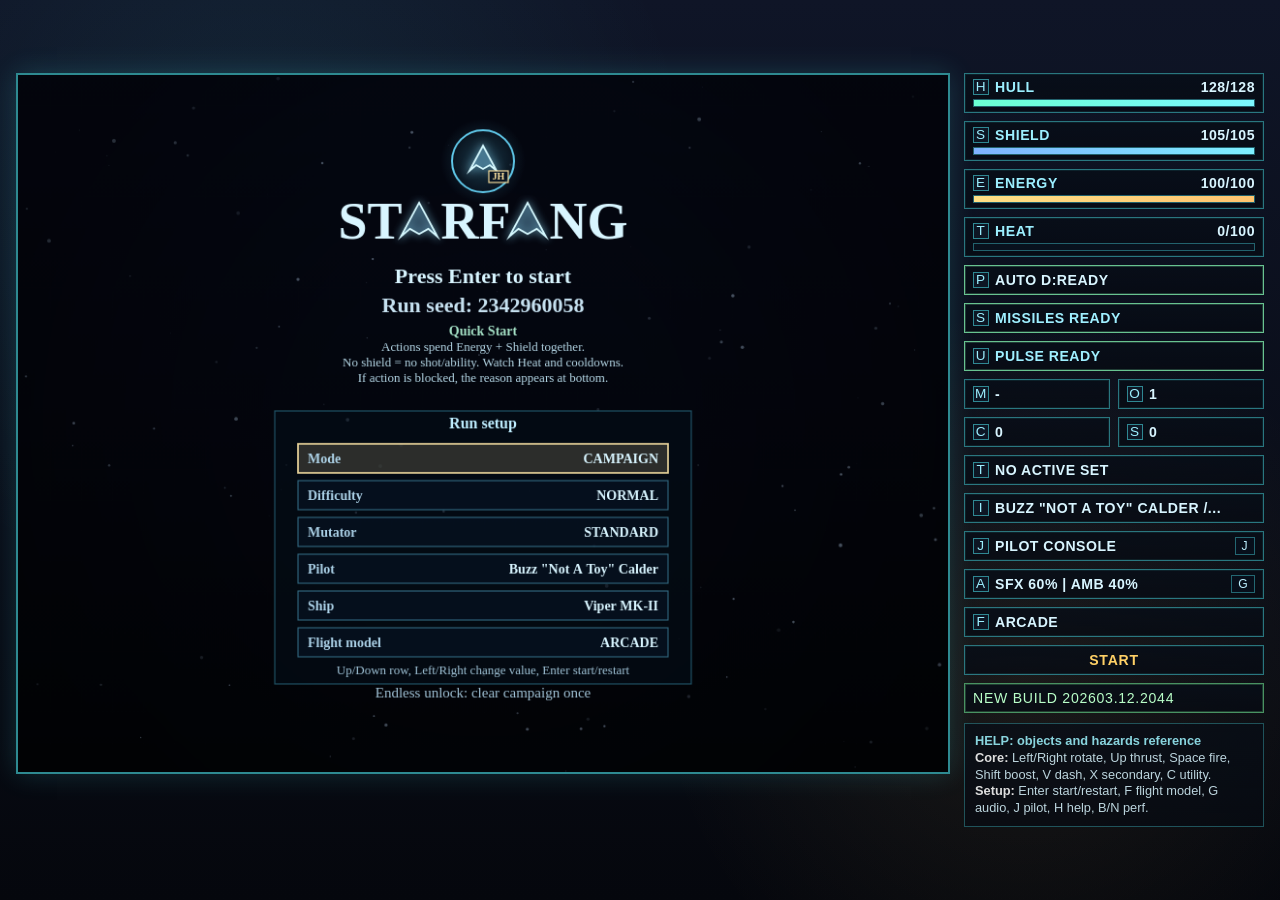
==== commit 62725150: "Fix iOS mobile landscape white side bars [build:202603.12.2044]" ====
--- a/index.html
+++ b/index.html
@@ -2,7 +2,7 @@
 <html lang="en">
 <head>
   <meta charset="UTF-8">
-  <meta name="viewport" content="width=device-width, initial-scale=1.0">
+  <meta name="viewport" content="width=device-width, initial-scale=1.0, viewport-fit=cover">
   <meta name="theme-color" content="#07142a">
   <meta name="apple-mobile-web-app-capable" content="yes">
   <meta name="apple-mobile-web-app-title" content="STARFANG">
--- a/style.css
+++ b/style.css
@@ -13,7 +13,10 @@
 html,
 body {
   margin: 0;
+  width: 100%;
+  height: 100%;
   min-height: 100%;
+  background: #02050b;
 }
 
 body {
@@ -614,11 +617,17 @@
 .touch-mobile-ui {
   padding: 0;
   overflow: hidden;
+  place-items: stretch;
+  background: #02050b;
 }
 
 .touch-mobile-ui .game-shell {
   width: 100vw;
+  width: 100dvw;
   height: 100vh;
+  height: 100dvh;
+  max-width: 100%;
+  max-height: 100%;
 }
 
 .install-hint {
@@ -631,6 +640,7 @@
   background: rgba(5, 12, 24, 0.94);
   box-shadow: 0 10px 22px rgba(0, 0, 0, 0.42);
   padding: 10px 12px;
+  pointer-events: none;
 }
 
 .install-hint.hidden {
@@ -658,12 +668,17 @@
   font-size: 0.85rem;
   padding: 6px 10px;
   cursor: pointer;
+  pointer-events: auto;
 }
 
 .touch-mobile-ui .layout {
   grid-template-columns: 1fr;
   gap: 0;
+  width: 100vw;
+  width: 100dvw;
   height: 100vh;
+  height: 100dvh;
+  background: #02050b;
 }
 
 .touch-mobile-ui .status-column {
@@ -672,12 +687,17 @@
 
 .touch-mobile-ui .play-column {
   width: 100vw;
+  width: 100dvw;
   height: 100vh;
+  height: 100dvh;
+  background: #02050b;
 }
 
 .touch-mobile-ui #gameCanvas {
   width: 100vw;
+  width: 100dvw;
   height: 100vh;
+  height: 100dvh;
   border: 0;
   box-shadow: none;
   background: #02050b;
